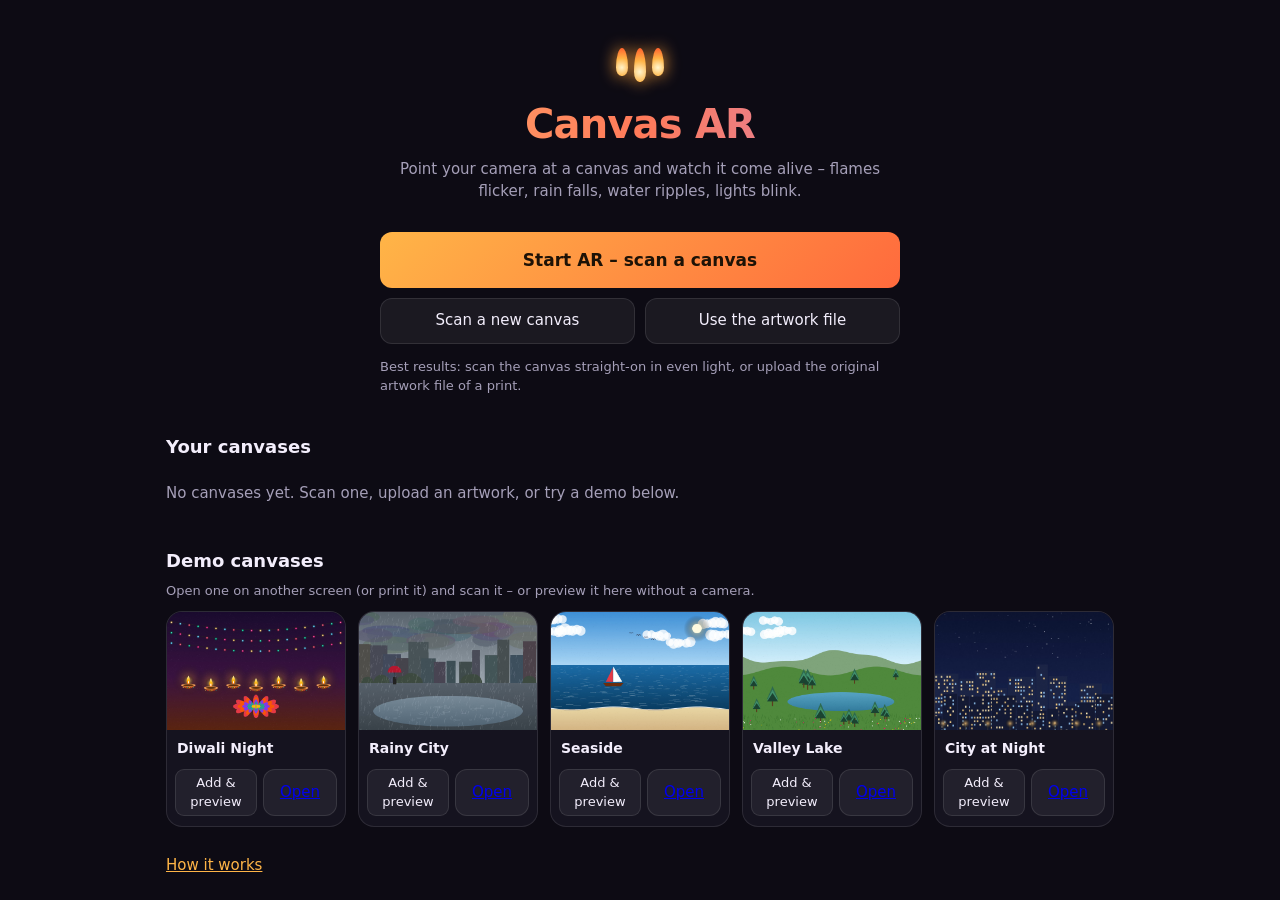
==== index.html @ cd885368 "Add files via upload" ====
<!doctype html>
<html lang="en">
<head>
  <meta charset="utf-8">
  <meta name="viewport" content="width=device-width, initial-scale=1, viewport-fit=cover, user-scalable=no">
  <meta name="theme-color" content="#0d0b14">
  <meta name="apple-mobile-web-app-capable" content="yes">
  <title>Canvas AR – Living Canvases</title>
  <link rel="manifest" href="manifest.webmanifest">
  <link rel="stylesheet" href="css/app.css">
  <script type="importmap">
  { "imports": { "three": "./vendor/three/three.module.js", "three/addons/": "./vendor/three/addons/" } }
  </script>
</head>
<body>
  <!-- HOME -->
  <section id="home" class="screen active">
    <header class="hero">
      <div class="logo" aria-hidden="true"><span></span><span></span><span></span></div>
      <h1>Canvas AR</h1>
      <p>Point your camera at a canvas and watch it come alive – flames flicker, rain falls, water ripples, lights blink.</p>
    </header>
    <div class="actions">
      <button id="btnStart" class="btn primary big">Start AR</button>
      <div class="row">
        <button id="btnScan" class="btn">Scan a new canvas</button>
        <label class="btn" for="fileInput">Use the artwork file</label>
        <input id="fileInput" type="file" accept="image/*" hidden>
      </div>
      <p class="tip">Best results: scan the canvas straight-on in even light, or upload the original artwork file of a print.</p>
    </div>

    <h2>Your canvases <small id="libCount"></small></h2>
    <div id="library" class="cards"><p class="empty">No canvases yet. Scan one, upload an artwork, or try a demo below.</p></div>

    <h2>Demo canvases</h2>
    <p class="sub">Open one on another screen (or print it) and scan it – or preview it here without a camera.</p>
    <div id="demos" class="cards"></div>
    <footer>
      <button id="btnAbout" class="link">How it works</button>
      <span id="secureWarn" class="warn" hidden>Camera needs HTTPS (or localhost). Preview mode still works.</span>
    </footer>
  </section>

  <!-- SCANNER -->
  <section id="scan" class="screen">
    <video id="scanVideo" playsinline muted autoplay></video>
    <div class="guide-wrap"><div id="guide" class="guide"><i></i><i></i><i></i><i></i></div></div>
    <div class="scan-top">
      <button class="icon back" data-back aria-label="Back">&larr;</button>
      <span class="pill">Fit the canvas inside the frame</span>
    </div>
    <div class="scan-bottom">
      <div class="seg" id="aspectSeg">
        <button data-aspect="1.5" class="on">Landscape</button><button data-aspect="1">Square</button><button data-aspect="0.75">Portrait</button>
      </div>
      <button id="btnCapture" class="shutter" aria-label="Capture canvas"></button>
    </div>
  </section>

  <!-- PROCESSING -->
  <section id="process" class="screen">
    <div class="process-card">
      <img id="procThumb" alt="">
      <h3>Bringing your canvas to life</h3>
      <ol id="procSteps">
        <li data-step="vision">Understanding the scene</li>
        <li data-step="ml">Recognising objects</li>
        <li data-step="target">Learning the canvas for tracking <b id="procPct"></b></li>
        <li data-step="compose">Composing simulations</li>
      </ol>
      <div id="procFound" class="found"></div>
      <div class="row" id="procActions" hidden>
        <button id="btnProcAR" class="btn primary">Start AR</button>
        <button id="btnProcPreview" class="btn">Preview</button>
      </div>
    </div>
  </section>

  <!-- STAGE (AR or preview) -->
  <section id="stage" class="screen">
    <div id="arContainer"></div>
    <div class="hud-top">
      <button class="icon back" data-back aria-label="Back">&larr;</button>
      <span id="status" class="pill">Starting…</span>
      <div class="hud-right">
        <button id="btnSound" class="icon" aria-label="Sound">&#9834;</button>
        <button id="btnSettings" class="icon" aria-label="Settings">&#9881;</button>
      </div>
    </div>
    <div id="reticle" class="reticle" hidden><div><i></i><i></i><i></i><i></i></div><p>Point at a registered canvas</p></div>
    <div id="toast" class="toast"></div>
    <div class="hud-bottom">
      <div id="detected" class="detected"></div>
      <div id="intensity" class="intensity" hidden><span id="intLabel"></span><input id="intRange" type="range" min="0.1" max="1" step="0.05"></div>
      <div id="chips" class="chips"></div>
    </div>
    <div id="settings" class="sheet" hidden>
      <h3>Settings</h3>
      <label class="opt"><input type="checkbox" id="optMasked"> Effects only (let the real canvas show through)</label>
      <label class="opt"><input type="checkbox" id="optVision"> Show what the AI sees (regions &amp; lights)</label>
      <label class="opt">Tracking <select id="optStability"><option value="responsive">Responsive</option><option value="balanced" selected>Balanced</option><option value="steady">Steady (less jitter)</option></select></label>
      <label class="opt">Brightness match <input type="range" id="optGain" min="0.6" max="1.4" step="0.02" value="1"></label>
      <button class="btn" data-close>Done</button>
    </div>
    <div id="addSheet" class="sheet" hidden>
      <h3>Add a simulation</h3>
      <p class="sub">Auto-picked ones are already on. Mix in anything else.</p>
      <div id="addList" class="add-list"></div>
      <button class="btn" data-close>Done</button>
    </div>
  </section>

  <div id="about" class="modal" hidden>
    <div class="modal-card">
      <h3>How it works</h3>
      <ol>
        <li><b>Learn</b> – the canvas image is turned into a tracking target in your browser (no upload).</li>
        <li><b>Understand</b> – on-device vision finds sky, water, foliage, snow and light sources (flames, bulbs, windows, sun), and a small neural net names objects.</li>
        <li><b>Compose</b> – every simulation scores itself against what was found; the best fits switch on and are placed exactly on the detected regions.</li>
        <li><b>Anchor</b> – image tracking locks the simulation to the physical canvas, so it keeps position, scale and perspective as you move.</li>
      </ol>
      <p>Tap things to interact; swipe across the canvas to blow wind.</p>
      <button class="btn" data-close>Got it</button>
    </div>
  </div>

  <script type="module" src="js/main.js"></script>
</body>
</html>
---- css/app.css ----
:root {
  --bg: #0d0b14; --panel: rgba(24, 21, 34, 0.86); --line: rgba(255, 255, 255, 0.1);
  --text: #f3eefc; --muted: #a59fb8; --accent: #ffb547; --accent2: #ff6a3d; --ok: #5be0a0;
  --radius: 16px; --safe-top: env(safe-area-inset-top, 0px); --safe-bottom: env(safe-area-inset-bottom, 0px);
}
* { box-sizing: border-box; -webkit-tap-highlight-color: transparent; }
html, body { margin: 0; height: 100%; background: var(--bg); color: var(--text); font: 15px/1.45 system-ui, -apple-system, "Segoe UI", Roboto, sans-serif; overscroll-behavior: none; }
button, select, input { font: inherit; color: inherit; }
.screen { display: none; position: fixed; inset: 0; }
.screen.active { display: block; }

/* ---------- home */
#home { overflow-y: auto; padding: calc(24px + var(--safe-top)) 16px calc(32px + var(--safe-bottom)); max-width: 980px; margin: 0 auto; }
.hero { text-align: center; padding: 24px 0 8px; }
.hero h1 { font-size: 40px; margin: 12px 0 6px; letter-spacing: -0.02em; background: linear-gradient(90deg, #ffd27a, #ff7a59 50%, #b48cff); -webkit-background-clip: text; background-clip: text; color: transparent; }
.hero p { color: var(--muted); max-width: 520px; margin: 0 auto; }
.logo { display: inline-flex; gap: 6px; }
.logo span { width: 12px; height: 28px; border-radius: 50% 50% 45% 45% / 70% 70% 30% 30%; background: radial-gradient(circle at 50% 70%, #fff6d0, #ffb547 45%, #ff5a2a); animation: flick 1.2s infinite alternate ease-in-out; filter: drop-shadow(0 0 8px #ffa23a); }
.logo span:nth-child(2) { animation-delay: -0.4s; height: 34px; } .logo span:nth-child(3) { animation-delay: -0.8s; }
@keyframes flick { 0% { transform: scale(1, 1) skewX(0); } 50% { transform: scale(0.92, 1.08) skewX(-4deg); } 100% { transform: scale(1.05, 0.94) skewX(3deg); } }
.actions { display: grid; gap: 10px; max-width: 520px; margin: 22px auto 8px; }
.row { display: flex; gap: 10px; flex-wrap: wrap; } .row > * { flex: 1 1 160px; }
.btn { display: inline-flex; align-items: center; justify-content: center; gap: 8px; min-height: 46px; padding: 10px 16px; border-radius: 12px; border: 1px solid var(--line); background: rgba(255, 255, 255, 0.06); cursor: pointer; text-align: center; transition: transform 0.08s, background 0.2s; }
.btn:active { transform: scale(0.97); } .btn:hover { background: rgba(255, 255, 255, 0.1); }
.btn.primary { background: linear-gradient(135deg, var(--accent), var(--accent2)); border: 0; color: #1d1206; font-weight: 650; }
.btn.big { min-height: 56px; font-size: 17px; }
.tip, .sub { color: var(--muted); font-size: 13px; margin: 4px 0 10px; }
h2 { font-size: 18px; margin: 28px 0 8px; } h2 small { color: var(--muted); font-weight: 400; }
.cards { display: grid; grid-template-columns: repeat(auto-fill, minmax(150px, 1fr)); gap: 12px; }
.card { background: var(--panel); border: 1px solid var(--line); border-radius: var(--radius); overflow: hidden; display: flex; flex-direction: column; }
.card img { width: 100%; aspect-ratio: 3 / 2; object-fit: cover; display: block; background: #222; }
.card .meta { padding: 8px 10px 4px; font-size: 13px; } .card .meta b { display: block; font-size: 14px; }
.card .tags { color: var(--muted); font-size: 12px; }
.card .acts { display: flex; gap: 6px; padding: 6px 8px 10px; } .card .acts button { flex: 1; min-height: 34px; padding: 4px 6px; font-size: 13px; border-radius: 9px; }
.empty { color: var(--muted); grid-column: 1 / -1; }
footer { margin-top: 28px; display: flex; gap: 12px; align-items: center; flex-wrap: wrap; }
.link { background: none; border: 0; color: var(--accent); text-decoration: underline; cursor: pointer; padding: 0; }
.warn { color: #ffb4a0; font-size: 13px; }

/* ---------- scanner */
#scan { background: #000; }
#scanVideo { position: absolute; inset: 0; width: 100%; height: 100%; object-fit: cover; }
.guide-wrap { position: absolute; inset: 0; display: grid; place-items: center; pointer-events: none; }
.guide { position: relative; box-shadow: 0 0 0 9999px rgba(0, 0, 0, 0.45); border-radius: 6px; transition: width 0.25s, height 0.25s; }
.guide i { position: absolute; width: 28px; height: 28px; border: 3px solid var(--accent); }
.guide i:nth-child(1) { left: -3px; top: -3px; border-right: 0; border-bottom: 0; } .guide i:nth-child(2) { right: -3px; top: -3px; border-left: 0; border-bottom: 0; }
.guide i:nth-child(3) { left: -3px; bottom: -3px; border-right: 0; border-top: 0; } .guide i:nth-child(4) { right: -3px; bottom: -3px; border-left: 0; border-top: 0; }
.scan-top, .hud-top { position: absolute; left: 0; right: 0; top: 0; padding: calc(12px + var(--safe-top)) 12px 12px; display: flex; align-items: center; gap: 10px; z-index: 5; }
.scan-bottom { position: absolute; left: 0; right: 0; bottom: 0; padding: 16px 16px calc(24px + var(--safe-bottom)); display: grid; justify-items: center; gap: 16px; }
.pill { background: var(--panel); border: 1px solid var(--line); padding: 7px 14px; border-radius: 999px; font-size: 13px; backdrop-filter: blur(10px); -webkit-backdrop-filter: blur(10px); white-space: nowrap; overflow: hidden; text-overflow: ellipsis; max-width: 60vw; }
.pill.ok { border-color: rgba(91, 224, 160, 0.5); } .pill.ok::before { content: ""; display: inline-block; width: 8px; height: 8px; border-radius: 50%; background: var(--ok); margin-right: 7px; box-shadow: 0 0 8px var(--ok); }
.icon { width: 42px; height: 42px; flex: none; border-radius: 50%; border: 1px solid var(--line); background: var(--panel); display: grid; place-items: center; font-size: 18px; cursor: pointer; backdrop-filter: blur(10px); -webkit-backdrop-filter: blur(10px); }
.icon.on { background: var(--accent); color: #1d1206; }
.seg { display: inline-flex; background: var(--panel); border: 1px solid var(--line); border-radius: 999px; padding: 3px; }
.seg button { border: 0; background: none; padding: 7px 12px; border-radius: 999px; font-size: 13px; cursor: pointer; } .seg button.on { background: rgba(255, 255, 255, 0.16); }
.shutter { width: 74px; height: 74px; border-radius: 50%; border: 4px solid #fff; background: radial-gradient(circle, #fff 55%, transparent 57%); cursor: pointer; }
.shutter:active { transform: scale(0.94); }

/* ---------- processing */
#process { display: none; place-items: center; padding: 16px; overflow-y: auto; background: radial-gradient(circle at 50% 30%, #241b33, var(--bg)); }
#process.active { display: grid; }
.process-card { width: min(440px, 100%); background: var(--panel); border: 1px solid var(--line); border-radius: 20px; padding: 18px; }
.process-card img { width: 100%; max-height: min(220px, 28vh); object-fit: contain; border-radius: 10px; background: #000; }
.process-card h3 { margin: 14px 0 8px; }
#procSteps { list-style: none; padding: 0; margin: 0 0 12px; display: grid; gap: 8px; }
#procSteps li { color: var(--muted); padding-left: 26px; position: relative; }
#procSteps li::before { content: ""; position: absolute; left: 0; top: 3px; width: 14px; height: 14px; border-radius: 50%; border: 2px solid var(--line); }
#procSteps li.run { color: var(--text); } #procSteps li.run::before { border-color: var(--accent); border-top-color: transparent; animation: spin 0.8s linear infinite; }
#procSteps li.done { color: var(--text); } #procSteps li.done::before { background: var(--ok); border-color: var(--ok); }
#procSteps li.skip { opacity: 0.6; } #procSteps li.skip::before { border-style: dashed; }
@keyframes spin { to { transform: rotate(360deg); } }
.found { display: flex; flex-wrap: wrap; gap: 6px; margin-bottom: 12px; }
.tag { font-size: 12px; padding: 4px 9px; border-radius: 999px; background: rgba(255, 181, 71, 0.15); border: 1px solid rgba(255, 181, 71, 0.35); }
.tag.dim { background: rgba(255, 255, 255, 0.06); border-color: var(--line); color: var(--muted); }

/* ---------- stage */
#stage { background: #000; overflow: hidden; touch-action: none; }
#arContainer { position: absolute; inset: 0; overflow: hidden; }
#arContainer video { object-fit: cover; }
.hud-top { pointer-events: none; } .hud-top > * { pointer-events: auto; }
.hud-right { margin-left: auto; display: flex; gap: 8px; }
.hud-bottom { position: absolute; left: 0; right: 0; bottom: 0; padding: 10px 0 calc(14px + var(--safe-bottom)); z-index: 5; pointer-events: none; display: grid; gap: 8px; }
.hud-bottom > * { pointer-events: auto; }
.detected { padding: 0 16px; display: flex; gap: 6px; flex-wrap: wrap; font-size: 12px; text-shadow: 0 1px 3px #000; }
.chips { display: flex; gap: 8px; overflow-x: auto; padding: 2px 16px; scrollbar-width: none; } .chips::-webkit-scrollbar { display: none; }
.chip { flex: none; border: 1px solid var(--line); background: var(--panel); border-radius: 999px; padding: 8px 13px; font-size: 13px; cursor: pointer; backdrop-filter: blur(10px); -webkit-backdrop-filter: blur(10px); white-space: nowrap; }
.chip.on { background: rgba(255, 181, 71, 0.9); color: #1d1206; border-color: transparent; font-weight: 600; }
.chip.add { border-style: dashed; }
.intensity { margin: 0 16px; background: var(--panel); border: 1px solid var(--line); border-radius: 12px; padding: 8px 12px; display: flex; align-items: center; gap: 10px; font-size: 13px; }
.intensity[hidden] { display: none; }
.intensity input { flex: 1; accent-color: var(--accent); }
.toast { position: absolute; left: 50%; top: calc(70px + var(--safe-top)); transform: translateX(-50%); background: var(--panel); border: 1px solid var(--line); border-radius: 12px; padding: 8px 14px; font-size: 13px; opacity: 0; transition: opacity 0.4s; pointer-events: none; z-index: 6; max-width: calc(100% - 32px); text-align: center; }
.toast.show { opacity: 1; }
.reticle { position: absolute; inset: 0; display: grid; place-content: center; justify-items: center; pointer-events: none; z-index: 2; }
.reticle[hidden] { display: none; }
.reticle div { width: min(70vw, 420px); aspect-ratio: 3 / 2; position: relative; animation: pulse 2s infinite ease-in-out; }
.reticle i { position: absolute; width: 30px; height: 30px; border: 3px solid rgba(255, 255, 255, 0.85); }
.reticle i:nth-child(1) { left: 0; top: 0; border-right: 0; border-bottom: 0; } .reticle i:nth-child(2) { right: 0; top: 0; border-left: 0; border-bottom: 0; }
.reticle i:nth-child(3) { left: 0; bottom: 0; border-right: 0; border-top: 0; } .reticle i:nth-child(4) { right: 0; bottom: 0; border-left: 0; border-top: 0; }
.reticle p { margin-top: 14px; background: var(--panel); padding: 6px 12px; border-radius: 999px; font-size: 13px; }
@keyframes pulse { 50% { transform: scale(0.96); opacity: 0.7; } }

.sheet { position: absolute; left: 0; right: 0; bottom: 0; z-index: 10; background: var(--panel); backdrop-filter: blur(16px); -webkit-backdrop-filter: blur(16px); border-top: 1px solid var(--line); border-radius: 20px 20px 0 0; padding: 18px 16px calc(18px + var(--safe-bottom)); max-height: 75vh; overflow-y: auto; }
.sheet[hidden] { display: none; }
.sheet h3 { margin: 0 0 8px; }
.opt { display: flex; align-items: center; gap: 10px; padding: 10px 0; border-bottom: 1px solid var(--line); font-size: 14px; }
.opt select, .opt input[type=range] { margin-left: auto; background: rgba(255, 255, 255, 0.08); border: 1px solid var(--line); border-radius: 8px; padding: 6px; }
.opt input[type=range] { accent-color: var(--accent); }
.sheet .btn { width: 100%; margin-top: 12px; }
.add-list { display: grid; grid-template-columns: repeat(auto-fill, minmax(150px, 1fr)); gap: 8px; }
.add-item { text-align: left; border: 1px solid var(--line); background: rgba(255, 255, 255, 0.05); border-radius: 12px; padding: 10px; cursor: pointer; }
.add-item small { display: block; color: var(--muted); font-size: 11px; } .add-item.on { border-color: var(--accent); background: rgba(255, 181, 71, 0.12); }
.modal { position: fixed; inset: 0; background: rgba(0, 0, 0, 0.6); display: grid; place-items: center; padding: 16px; z-index: 20; }
.modal[hidden] { display: none; }
.modal-card { background: #1b1726; border: 1px solid var(--line); border-radius: 18px; padding: 20px; max-width: 480px; }
.modal-card li { margin-bottom: 8px; color: var(--muted); } .modal-card li b { color: var(--text); }
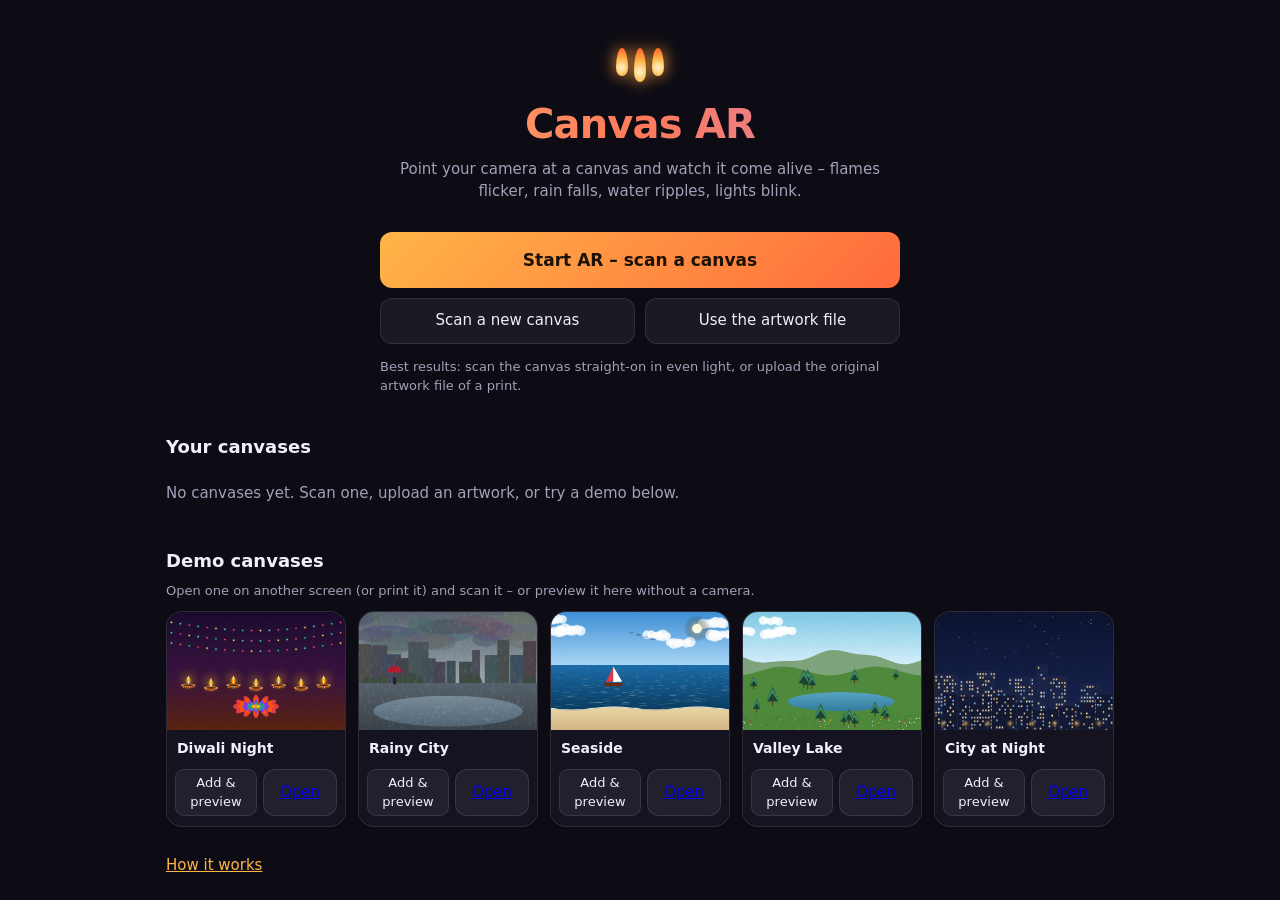
==== commit 86a2d5bc: "Add files via upload" ====
--- a/index.html
+++ b/index.html
@@ -68,6 +68,7 @@
         <li data-step="ml">Recognising objects</li>
         <li data-step="target">Learning the canvas for tracking <b id="procPct"></b></li>
         <li data-step="compose">Composing simulations</li>
+        <li data-step="cloud">Sending to the admin for AI animation</li>
       </ol>
       <div id="procFound" class="found"></div>
       <div class="row" id="procActions" hidden>
--- a/css/app.css
+++ b/css/app.css
@@ -114,3 +114,5 @@
 .modal[hidden] { display: none; }
 .modal-card { background: #1b1726; border: 1px solid var(--line); border-radius: 18px; padding: 20px; max-width: 480px; }
 .modal-card li { margin-bottom: 8px; color: var(--muted); } .modal-card li b { color: var(--text); }
+.chip.ai { border-color: rgba(143, 208, 255, 0.5); }
+.chip.ai.on { background: rgba(143, 208, 255, 0.92); color: #06213a; }
